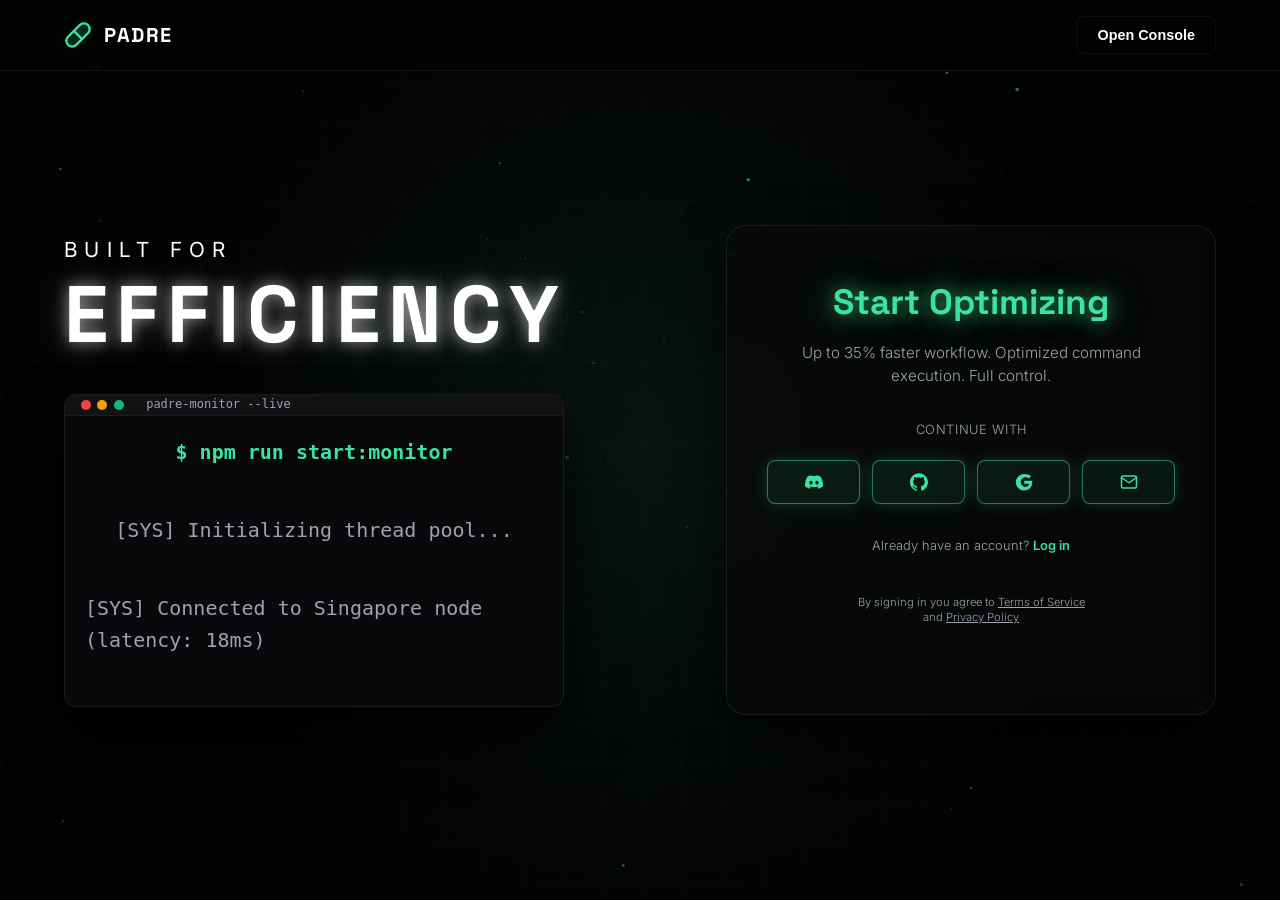
==== compliant/index.html @ 13605807 "update favicon to diagonal green pill and set document title to Padre" ====
<!DOCTYPE html>
<html lang="en">
<head>
    <meta charset="UTF-8">
    <meta name="viewport" content="width=device-width, initial-scale=1.0">
    <title>Padre</title>
    <meta name="description" content="Optimize your command execution, track system performance, and execute remote node configurations with ultra-low latency.">
    <meta name="author" content="Padre Team">
    
    <!-- OpenGraph -->
    <meta property="og:title" content="Padre — Multi-Region System Optimization">
    <meta property="og:description" content="Streamlined command emulator and diagnostics monitoring console.">
    <meta property="og:type" content="website">
    
    <!-- Stylesheets & Fonts -->
    <link rel="stylesheet" href="style.css">
    <link rel="icon" type="image/svg+xml" href="data:image/svg+xml,<svg xmlns='http://www.w3.org/2000/svg' viewBox='0 0 24 24' fill='none' stroke='%233be2a0' stroke-width='2' stroke-linecap='round' stroke-linejoin='round'><path d='m10.5 20.5 10-10a4.95 4.95 0 1 0-7-7l-10 10a4.95 4.95 0 1 0 7 7Z'/><path d='m8.5 8.5 7 7'/></svg>">
</head>
<body>

    <!-- Header & Navigation -->
    <header>
        <div class="container">
            <nav style="display: flex; align-items: center; justify-content: space-between; height: 70px;">
                <a href="#" class="logo">
                    <svg class="logo-icon" viewBox="0 0 24 24" fill="none" stroke="currentColor" stroke-width="2" stroke-linecap="round" stroke-linejoin="round">
                        <path d="m10.5 20.5 10-10a4.95 4.95 0 1 0-7-7l-10 10a4.95 4.95 0 1 0 7 7Z"></path>
                        <path d="m8.5 8.5 7 7"></path>
                    </svg>
                    <span class="font-space">Padre</span>
                </a>
                <div class="nav-actions">
                    <button class="btn btn-ghost" id="openTerminalNav">Open Console</button>
                </div>
            </nav>
        </div>
    </header>

    <!-- Split Screen Landing Hero (Only Section, fills screen) -->
    <main class="hero" style="min-height: 100vh; display: flex; align-items: center; padding-top: 80px; padding-bottom: 40px;">
        <div class="hero-bg-grid"></div>
        <div class="particles-container"></div>
        
        <div class="container" style="position: relative; z-index: 10; width: 100%;">
            <div class="built-container" style="grid-template-columns: 1.1fr 0.9fr; gap: 4rem;">
                
                <!-- Left Column: Built for Efficiency + Console Mockup -->
                <div class="terminal-left-column" style="text-align: left;">
                    <div class="hero-glow-container" style="align-items: flex-start; justify-content: flex-start; margin-bottom: 2rem;">
                        <div class="built-for-text" style="font-size: 1.3rem; letter-spacing: 0.35em;">BUILT FOR</div>
                        <h1 class="winning-text font-space" style="font-size: 5rem; letter-spacing: 0.1em; margin-bottom: 0.5rem; text-align: left; text-shadow: 0 0 15px rgba(255, 255, 255, 0.55), 0 0 35px rgba(255, 255, 255, 0.25);">EFFICIENCY</h1>
                    </div>
                    
                    <!-- Console Mockup (System terminal, pure developer logs) -->
                    <div class="mock-terminal-screen" style="max-width: 500px; aspect-ratio: 16/10;">
                        <div class="terminal-header">
                            <div class="dot red"></div>
                            <div class="dot yellow"></div>
                            <div class="dot green"></div>
                            <span class="terminal-title">padre-monitor --live</span>
                        </div>
                        <div class="terminal-content" style="grid-template-columns: 1fr; padding: 1.25rem; font-family: monospace; font-size: 0.75rem; color: var(--text-secondary);">
                            <div style="display: flex; flex-direction: column; gap: 0.4rem;">
                                <p style="color: var(--brand-green); font-weight: 600;">$ npm run start:monitor</p>
                                <p>[SYS] Initializing thread pool...</p>
                                <p>[SYS] Connected to Singapore node (latency: 18ms)</p>
                                <p>[CPU] Load: 14% | Memory usage: 42%</p>
                                <p>[NET] Active connections: 4 tunnels established</p>
                                <p style="color: var(--brand-green-light);">[OK] System running optimized. Diagnostic checks passing.</p>
                            </div>
                        </div>
                    </div>
                </div>
                
                <!-- Right Column: Registration Card (Compliant style) -->
                <div class="registration-panel">
                    <div class="glass-panel" style="padding: 3rem 2.5rem; text-align: center; border-radius: 20px; box-shadow: 0 20px 50px rgba(0,0,0,0.6);">
                        <h2 class="text-gradient font-space" style="font-size: 2.2rem; margin-bottom: 0.75rem;">Start Optimizing</h2>
                        <p style="color: var(--text-secondary); font-size: 0.95rem; line-height: 1.5; margin-bottom: 2rem;">
                            Up to 35% faster workflow. Optimized command execution. Full control.
                        </p>
                        
                        <!-- Continue With Section -->
                        <p style="font-size: 0.8rem; text-transform: uppercase; letter-spacing: 0.05em; color: var(--text-secondary); margin-bottom: 1.2rem;">
                            Continue with
                        </p>
                        
                        <div class="social-login-grid">
                            <!-- Generic compliant social icon buttons (Discord, GitHub, Google, Email) -->
                            <button class="btn social-btn" title="Discord">
                                <svg width="18" height="18" viewBox="0 0 24 24" fill="currentColor"><path d="M20.317 4.37a19.791 19.791 0 0 0-4.885-1.515.074.074 0 0 0-.079.037c-.21.375-.444.864-.608 1.25a18.27 18.27 0 0 0-5.487 0 12.64 12.64 0 0 0-.617-1.25.077.077 0 0 0-.079-.037A19.736 19.736 0 0 0 3.677 4.37a.07.07 0 0 0-.032.027C.533 9.046-.32 13.58.099 18.057a.082.082 0 0 0 .031.057 19.9 19.9 0 0 0 5.993 3.03.078.078 0 0 0 .084-.028c.462-.63.874-1.295 1.226-1.994.021-.041.001-.09-.041-.106a13.094 13.094 0 0 1-1.873-.894.077.077 0 0 1-.008-.128c.126-.093.252-.19.372-.287a.075.075 0 0 1 .077-.011c3.92 1.793 8.18 1.793 12.061 0a.073.073 0 0 1 .078.009c.12.099.246.195.373.289a.077.077 0 0 1-.006.127 12.299 12.299 0 0 1-1.873.894.077.077 0 0 0-.041.107c.36.698.772 1.362 1.225 1.993a.076.076 0 0 0 .084.028 19.839 19.839 0 0 0 6.002-3.03.077.077 0 0 0 .032-.054c.5-5.177-.838-9.674-3.549-13.66a.061.061 0 0 0-.031-.03zM8.02 15.33c-1.183 0-2.157-1.085-2.157-2.419 0-1.333.956-2.419 2.156-2.419 1.21 0 2.176 1.096 2.157 2.42 0 1.333-.956 2.418-2.156 2.418zm7.975 0c-1.183 0-2.157-1.085-2.157-2.419 0-1.333.955-2.419 2.156-2.419 1.21 0 2.176 1.096 2.157 2.42 0 1.333-.946 2.418-2.156 2.418z"/></svg>
                            </button>
                            <button class="btn social-btn" title="GitHub">
                                <svg width="18" height="18" viewBox="0 0 24 24" fill="currentColor"><path d="M12 .297c-6.63 0-12 5.373-12 12 0 5.303 3.438 9.8 8.205 11.385.6.113.82-.258.82-.577 0-.285-.01-1.04-.015-2.04-3.338.724-4.042-1.61-4.042-1.61C4.422 18.07 3.633 17.7 3.633 17.7c-1.087-.744.084-.729.084-.729 1.205.084 1.838 1.236 1.838 1.236 1.07 1.835 2.809 1.305 3.495.998.108-.776.417-1.305.76-1.605-2.665-.3-5.466-1.332-5.466-5.93 0-1.31.465-2.38 1.235-3.22-.135-.303-.54-1.523.105-3.176 0 0 1.005-.322 3.3 1.23.96-.267 1.98-.399 3-.405 1.02.006 2.04.138 3 .405 2.28-1.552 3.285-1.23 3.285-1.23.645 1.653.24 2.873.12 3.176.765.84 1.23 1.91 1.23 3.22 0 4.61-2.805 5.625-5.475 5.92.42.36.81 1.096.81 2.22 0 1.606-.015 2.896-.015 3.286 0 .315.21.69.825.57C20.565 22.092 24 17.592 24 12.297c0-6.627-5.373-12-12-12"/></svg>
                            </button>
                            <button class="btn social-btn" title="Google">
                                <svg width="18" height="18" viewBox="0 0 24 24" fill="currentColor"><path d="M12.24 10.285V14.4h6.887c-.648 2.41-2.519 4.114-5.136 4.114-3.466 0-6.277-2.85-6.277-6.36s2.811-6.358 6.277-6.358c1.625 0 3.098.59 4.254 1.558l3.18-3.18C19.345 2.376 16.032 1.2 12.24 1.2 6.132 1.2 1.2 6.132 1.2 12.24s4.932 11.04 11.04 11.04c6.19 0 10.74-4.35 10.74-10.92 0-.705-.075-1.395-.195-2.075H12.24z"/></svg>
                            </button>
                            <button class="btn social-btn" style="padding: 0.75rem 0;" title="Email">
                                <svg width="18" height="18" viewBox="0 0 24 24" fill="none" stroke="currentColor" stroke-width="2" stroke-linecap="round" stroke-linejoin="round"><path d="M4 4h16c1.1 0 2 .9 2 2v12c0 1.1-.9 2-2 2H4c-1.1 0-2-.9-2-2V6c0-1.1.9-2 2-2z"></path><polyline points="22,6 12,13 2,6"></polyline></svg>
                            </button>
                        </div>
                        
                        <p style="font-size: 0.8rem; color: var(--text-secondary); line-height: 1.5;">
                            Already have an account? <a href="#" id="loginRedirect" style="color: var(--brand-green); text-decoration: none; font-weight: 600;">Log in</a>
                        </p>
                        
                        <p style="font-size: 0.7rem; color: var(--text-secondary); margin-top: 1.5rem; line-height: 1.4;">
                            By signing in you agree to <a href="#" style="color: var(--text-secondary); text-decoration: underline;">Terms of Service</a><br>and <a href="#" style="color: var(--text-secondary); text-decoration: underline;">Privacy Policy</a>
                        </p>
                    </div>
                </div>
                
            </div>
        </div>
    </main>

    <!-- Interactive Diagnostics Terminal Modal (Compliant) -->
    <div class="terminal-modal" id="terminalModal">
        <div class="terminal-modal-overlay" id="closeTerminalOverlay"></div>
        <div class="terminal-modal-container">
            <div class="terminal-header" style="justify-content: space-between; height: 44px; padding: 0 1.25rem;">
                <div style="display: flex; align-items: center; gap: 0.4rem;">
                    <div class="dot red" id="closeTerminalDot" style="cursor: pointer;"></div>
                    <div class="dot yellow"></div>
                    <div class="dot green"></div>
                    <span class="terminal-title">padre-monitor --interactive-diagnostics</span>
                </div>
                <button class="close-terminal-btn" id="closeTerminalBtn">&times;</button>
            </div>
            <div class="terminal-body">
                <div class="terminal-chart-container">
                    <div class="terminal-chart-header">
                        <span class="font-space" style="font-weight: 700; font-size: 0.9rem;">DIAGNOSTICS / RESOURCE LOAD</span>
                        <span class="terminal-chart-badge green">CPU STABLE</span>
                    </div>
                    <div class="terminal-chart-canvas-wrap">
                        <canvas id="liveChart" style="width: 100%; height: 100%; display: block;"></canvas>
                    </div>
                </div>
                <div class="terminal-actions-panel">
                    <div class="terminal-panel-section">
                        <span class="terminal-panel-label">SELECT TARGET NODE REGION</span>
                        <div class="chain-select-grid">
                            <button class="chain-select-btn active" data-node="US">US</button>
                            <button class="chain-select-btn" data-node="EU">EU</button>
                            <button class="chain-select-btn" data-node="SG">SG</button>
                            <button class="chain-select-btn" data-node="JP">JP</button>
                        </div>
                    </div>
                    <div class="terminal-panel-section">
                        <span class="terminal-panel-label">THREAD ALLOCATION COUNT</span>
                        <div class="terminal-input-wrap">
                            <input type="number" id="swapAmount" value="1.0" min="0.1" step="0.1">
                            <span class="terminal-input-currency">THREADS</span>
                        </div>
                        <div class="terminal-quick-values">
                            <button class="quick-val-btn" data-val="0.5">0.5</button>
                            <button class="quick-val-btn" data-val="1.0">1.0</button>
                            <button class="quick-val-btn" data-val="5.0">5.0</button>
                            <button class="quick-val-btn" data-val="10.0">10.0</button>
                        </div>
                    </div>
                    <div class="terminal-panel-section">
                        <span class="terminal-panel-label">DIAGNOSTIC PROCESS LOGS</span>
                        <div class="terminal-status-logs" id="terminalLogs">
                            <p style="color: #6e6e73;">[SYSTEM] Terminal diagnostic session initiated.</p>
                            <p style="color: #6e6e73;">[SYSTEM] Awaiting target execution request...</p>
                        </div>
                    </div>
                    <button class="terminal-swap-btn" id="startSwapBtn">RUN DIAGNOSTICS</button>
                </div>
            </div>
        </div>
    </div>

    <!-- Toast System -->
    <div class="toast-container" id="toastContainer"></div>

    <script src="script.js"></script>
</body>
</html>
---- compliant/style.css ----
/* Reset and Base Styles */
@import url('https://fonts.googleapis.com/css2?family=Inter:wght@300;400;500;600;700&family=Space+Grotesk:wght@300;400;500;600;700&display=swap');

:root {
    --bg-primary: #030303;
    --bg-secondary: #09090b;
    --text-primary: #ffffff;
    --text-secondary: #9ca3af;
    --brand-green: #3be2a0;
    --brand-green-light: #5ff5bc;
    --brand-green-glow: rgba(59, 226, 160, 0.15);
    --border-color: rgba(255, 255, 255, 0.06);
    --border-glow: rgba(255, 255, 255, 0.12);
    --glass-bg: rgba(10, 10, 10, 0.65);
    --glass-border: rgba(255, 255, 255, 0.08);
    --font-space: 'Space Grotesk', sans-serif;
    --font-inter: 'Inter', sans-serif;
    --shadow-glow: 0 0 25px rgba(59, 226, 160, 0.25);
    --transition: all 0.3s cubic-bezier(0.4, 0, 0.2, 1);
}

* {
    margin: 0;
    padding: 0;
    box-sizing: border-box;
    scroll-behavior: smooth;
}

body {
    background-color: var(--bg-primary);
    color: var(--text-primary);
    font-family: var(--font-inter);
    overflow-x: hidden;
    line-height: 1.6;
}

/* Custom Scrollbar */
::-webkit-scrollbar {
    width: 8px;
}
::-webkit-scrollbar-track {
    background: var(--bg-primary);
}
::-webkit-scrollbar-thumb {
    background: #27272a;
    border-radius: 4px;
}
::-webkit-scrollbar-thumb:hover {
    background: #3f3f46;
}

/* Typography & Layout Utility */
h1, h2, h3, h4, h5, h6, .font-space {
    font-family: var(--font-space);
}

.text-gradient {
    background: none;
    -webkit-background-clip: initial;
    -webkit-text-fill-color: initial;
    color: var(--brand-green);
    text-shadow: 0 0 20px rgba(59, 226, 160, 0.75), 0 0 40px rgba(59, 226, 160, 0.35);
}

.container {
    width: 100%;
    max-width: 1200px;
    margin: 0 auto;
    padding: 0 1.5rem;
}

/* Header & Navigation */
header {
    position: fixed;
    top: 0;
    left: 0;
    right: 0;
    z-index: 100;
    background: rgba(3, 3, 3, 0.7);
    backdrop-filter: blur(12px);
    -webkit-backdrop-filter: blur(12px);
    border-bottom: 1px solid var(--border-color);
    transition: var(--transition);
}

header.scrolled {
    padding: 0.5rem 0;
    background: rgba(3, 3, 3, 0.85);
    border-bottom: 1px solid rgba(59, 226, 160, 0.15);
}

nav {
    display: flex;
    align-items: center;
    justify-content: space-between;
    height: 70px;
}

.logo {
    display: flex;
    align-items: center;
    gap: 0.75rem;
    text-decoration: none;
    color: var(--text-primary);
    font-weight: 700;
    font-size: 1.25rem;
    transition: var(--transition);
}

.logo span {
    text-transform: uppercase;
    letter-spacing: 0.08em;
    font-weight: 700;
}

.logo-icon {
    width: 28px;
    height: 28px;
    color: var(--brand-green);
    fill: rgba(59, 226, 160, 0.15);
    filter: drop-shadow(0 0 8px var(--brand-green-glow));
    transition: var(--transition);
}

.logo:hover .logo-icon {
    transform: scale(1.1) rotate(6deg);
    filter: drop-shadow(0 0 12px rgba(59, 226, 160, 0.6));
}

.nav-links {
    display: flex;
    align-items: center;
    gap: 2rem;
}

.nav-links a {
    color: var(--text-secondary);
    text-decoration: none;
    font-size: 0.9rem;
    font-weight: 500;
    transition: var(--transition);
}

.nav-links a:hover {
    color: var(--text-primary);
}

.nav-actions {
    display: flex;
    align-items: center;
    gap: 1rem;
}

/* Buttons */
.btn {
    display: inline-flex;
    align-items: center;
    justify-content: center;
    gap: 0.5rem;
    padding: 0.6rem 1.25rem;
    border-radius: 8px;
    font-size: 0.9rem;
    font-weight: 600;
    cursor: pointer;
    transition: var(--transition);
    text-decoration: none;
}

.btn-ghost {
    background: transparent;
    color: var(--text-primary);
    border: 1px solid var(--border-color);
}

.btn-ghost:hover {
    background: rgba(255, 255, 255, 0.05);
    border-color: var(--border-glow);
    transform: translateY(-2px);
}

.btn-primary {
    background: linear-gradient(135deg, var(--brand-green) 0%, var(--brand-green-light) 100%);
    color: #ffffff;
    border: none;
    box-shadow: var(--shadow-glow);
}

.btn-primary:hover {
    transform: translateY(-2px) scale(1.02);
    box-shadow: 0 0 30px rgba(59, 226, 160, 0.4);
    opacity: 0.95;
}

/* Hero Section */
.hero {
    position: relative;
    min-height: 100vh;
    display: flex;
    align-items: center;
    padding-top: 100px;
    padding-bottom: 60px;
    overflow: hidden;
}

.hero-bg-grid {
    position: absolute;
    inset: 0;
    background-image: 
        radial-gradient(circle at 50% 50%, rgba(59, 226, 160, 0.08) 0%, transparent 60%),
        linear-gradient(rgba(255, 255, 255, 0.015) 1px, transparent 1px),
        linear-gradient(90deg, rgba(255, 255, 255, 0.015) 1px, transparent 1px);
    background-size: 100% 100%, 40px 40px, 40px 40px;
    z-index: 1;
}

.particles-container {
    position: absolute;
    inset: 0;
    z-index: 2;
    pointer-events: none;
}

.hero-content {
    position: relative;
    z-index: 10;
    text-align: center;
    max-width: 900px;
    margin: 0 auto;
}

.badge {
    display: inline-flex;
    align-items: center;
    gap: 0.5rem;
    background: rgba(59, 226, 160, 0.1);
    border: 1px solid rgba(59, 226, 160, 0.2);
    padding: 0.4rem 1rem;
    border-radius: 100px;
    color: var(--brand-green-light);
    font-size: 0.8rem;
    font-weight: 600;
    margin-bottom: 2rem;
    letter-spacing: 0.05em;
    backdrop-filter: blur(4px);
    animation: pulseGlow 3s infinite alternate;
}

.badge svg {
    color: var(--brand-green);
    fill: var(--brand-green);
}

.hero h1 {
    font-size: 4.5rem;
    line-height: 1.2;
    font-weight: 800;
    text-transform: uppercase;
    letter-spacing: 0.08em;
    color: #ffffff;
    text-shadow: 0 0 15px rgba(255, 255, 255, 0.55), 0 0 30px rgba(255, 255, 255, 0.25);
    margin-bottom: 2rem;
}

@media (max-width: 768px) {
    .hero h1 {
        font-size: 2.8rem;
        letter-spacing: 0.05em;
    }
}

.hero p {
    color: var(--text-secondary);
    font-size: 1.25rem;
    font-weight: 300;
    max-width: 700px;
    margin: 0 auto 2.5rem auto;
}

.hero-actions {
    display: flex;
    justify-content: center;
    gap: 1.25rem;
    margin-bottom: 4rem;
}

@media (max-width: 480px) {
    .hero-actions {
        flex-direction: column;
        padding: 0 2rem;
    }
}

/* Brands Ticker */
.ticker-title {
    font-size: 0.8rem;
    color: var(--text-secondary);
    text-transform: uppercase;
    letter-spacing: 0.1em;
    margin-bottom: 1.5rem;
}

.ticker-wrap {
    overflow: hidden;
    white-space: nowrap;
    opacity: 0.6;
    transition: var(--transition);
}

.ticker-wrap:hover {
    opacity: 0.9;
}

.ticker {
    display: inline-flex;
    gap: 4rem;
    animation: tickerMove 25s linear infinite;
}

.ticker-item {
    font-family: monospace;
    font-size: 0.85rem;
    letter-spacing: 0.1em;
    text-transform: uppercase;
    transition: var(--transition);
}

.ticker-item:hover {
    color: var(--brand-green-light);
    transform: scale(1.1);
}

/* Glassmorphism Cards System */
.glass-panel {
    background: var(--glass-bg);
    border: 1px solid var(--glass-border);
    backdrop-filter: blur(16px);
    -webkit-backdrop-filter: blur(16px);
    border-radius: 16px;
    padding: 2.5rem;
    transition: var(--transition);
    position: relative;
    overflow: hidden;
}

.glass-panel::before {
    content: '';
    position: absolute;
    top: 0;
    left: 0;
    right: 0;
    height: 1px;
    background: linear-gradient(90deg, transparent, rgba(255, 255, 255, 0.15), transparent);
    transform: translateX(-100%);
    transition: transform 0.6s ease;
}

.glass-panel:hover::before {
    transform: translateX(100%);
}

.glass-panel:hover {
    border-color: rgba(59, 226, 160, 0.25);
    box-shadow: 0 20px 40px rgba(0, 0, 0, 0.5), 0 0 20px rgba(59, 226, 160, 0.05);
    transform: translateY(-5px);
}

/* Section Standard Layout */
.section {
    padding: 100px 0;
    position: relative;
}

.section-header {
    text-align: center;
    max-width: 700px;
    margin: 0 auto 4.5rem auto;
}

.section-header h2 {
    font-size: 2.5rem;
    font-weight: 700;
    margin-bottom: 1.25rem;
}

.section-header p {
    color: var(--text-secondary);
    font-size: 1.1rem;
}

/* Feature Grid */
.features-grid {
    display: grid;
    grid-template-columns: repeat(auto-fit, minmax(250px, 1fr));
    gap: 1.5rem;
}

.feature-card .card-icon {
    width: 48px;
    height: 48px;
    background: rgba(255, 255, 255, 0.03);
    border: 1px solid var(--border-color);
    border-radius: 10px;
    display: flex;
    align-items: center;
    justify-content: center;
    margin-bottom: 1.5rem;
    color: var(--brand-green-light);
    transition: var(--transition);
}

.feature-card:hover .card-icon {
    background: linear-gradient(135deg, var(--brand-green) 0%, var(--brand-green-light) 100%);
    color: #ffffff;
    box-shadow: var(--shadow-glow);
    transform: scale(1.1) rotate(3deg);
}

.feature-card h3 {
    font-size: 1.35rem;
    margin-bottom: 0.75rem;
}

.feature-card p {
    color: var(--text-secondary);
    font-size: 0.95rem;
    line-height: 1.6;
}

/* Tabs & Mock Screens Section */
.built-section {
    background: linear-gradient(180deg, transparent 0%, rgba(9, 9, 11, 0.4) 100%);
}

.built-container {
    display: grid;
    grid-template-columns: 1.1fr 0.9fr;
    gap: 3rem;
    align-items: center;
}

@media (max-width: 992px) {
    .built-container {
        grid-template-columns: 1fr;
    }
}

.built-features {
    display: flex;
    flex-direction: column;
    gap: 1.5rem;
}

.feature-item-pill {
    padding: 1.5rem;
    border-radius: 12px;
    background: rgba(255, 255, 255, 0.015);
    border: 1px solid var(--border-color);
    cursor: pointer;
    transition: var(--transition);
}

.feature-item-pill.active, .feature-item-pill:hover {
    background: rgba(59, 226, 160, 0.04);
    border-color: rgba(59, 226, 160, 0.3);
}

.feature-item-pill h4 {
    font-size: 1.15rem;
    margin-bottom: 0.5rem;
}

.feature-item-pill p {
    color: var(--text-secondary);
    font-size: 0.9rem;
}

.feature-pill-badge {
    display: inline-block;
    font-size: 0.75rem;
    color: var(--brand-green);
    background: rgba(59, 226, 160, 0.1);
    padding: 0.2rem 0.5rem;
    border-radius: 4px;
    margin-top: 0.75rem;
    font-weight: 600;
}

/* Feature Image Graphic Mock */
.built-visual {
    position: relative;
}

.built-visual-glow {
    position: absolute;
    width: 250px;
    height: 250px;
    background: var(--brand-green);
    filter: blur(120px);
    opacity: 0.15;
    top: 50%;
    left: 50%;
    transform: translate(-50%, -50%);
    pointer-events: none;
}

.mock-terminal-screen {
    background: #09090b;
    border: 1px solid #1c1c1e;
    border-radius: 12px;
    box-shadow: 0 30px 60px rgba(0, 0, 0, 0.8);
    overflow: hidden;
    position: relative;
    aspect-ratio: 16/11;
    display: flex;
    flex-direction: column;
}

.terminal-header {
    background: #121214;
    height: 36px;
    border-bottom: 1px solid #1c1c1e;
    display: flex;
    align-items: center;
    padding: 0 1rem;
    gap: 0.4rem;
}

.dot {
    width: 10px;
    height: 10px;
    border-radius: 50%;
    background: #27272a;
}
.dot.red { background: #ef4444; }
.dot.yellow { background: #f59e0b; }
.dot.green { background: #10b981; }

.terminal-title {
    margin-left: 1rem;
    font-size: 0.75rem;
    color: var(--text-secondary);
    font-family: monospace;
}

.terminal-content {
    flex: 1;
    padding: 1.25rem;
    display: grid;
    grid-template-columns: 1fr 120px;
    gap: 1rem;
}

.terminal-left {
    display: flex;
    flex-direction: column;
    justify-content: space-between;
}

.terminal-chart {
    flex: 1;
    border: 1px dashed rgba(255, 255, 255, 0.05);
    border-radius: 6px;
    background: rgba(0, 0, 0, 0.3);
    margin-bottom: 1rem;
    position: relative;
    overflow: hidden;
}

.terminal-line {
    position: absolute;
    bottom: 20%;
    left: 0;
    width: 100%;
    height: 60%;
    stroke: var(--brand-green);
    stroke-width: 2;
    fill: none;
}

.terminal-right {
    display: flex;
    flex-direction: column;
    gap: 0.5rem;
}

.terminal-btn {
    padding: 0.5rem;
    background: #18181b;
    border: 1px solid #27272a;
    border-radius: 4px;
    color: var(--text-primary);
    font-family: monospace;
    font-size: 0.7rem;
    text-align: center;
}

.terminal-btn.active {
    border-color: var(--brand-green);
    color: var(--brand-green);
    background: rgba(59, 226, 160, 0.05);
}

/* Chains Grid Section */
.chains-grid {
    display: grid;
    grid-template-columns: repeat(auto-fit, minmax(200px, 1fr));
    gap: 1.5rem;
}

.chain-card {
    text-align: center;
    padding: 2rem;
}

.chain-icon-wrap {
    width: 64px;
    height: 64px;
    background: rgba(59, 226, 160, 0.06);
    border-radius: 50%;
    display: flex;
    align-items: center;
    justify-content: center;
    margin: 0 auto 1.5rem auto;
    color: var(--brand-green);
    border: 1px solid rgba(59, 226, 160, 0.15);
    transition: var(--transition);
}

.chain-card:hover .chain-icon-wrap {
    background: rgba(59, 226, 160, 0.25);
    transform: scale(1.1) rotate(10deg);
    box-shadow: 0 0 20px var(--brand-green-glow);
}

.chain-card h4 {
    font-size: 1.25rem;
    margin-bottom: 0.5rem;
}

.chain-card p {
    color: var(--text-secondary);
    font-size: 0.85rem;
}

/* FAQ Accordion Section */
.faq-accordion {
    max-width: 800px;
    margin: 0 auto;
    display: flex;
    flex-direction: column;
    gap: 1rem;
}

.faq-item {
    border-bottom: 1px solid var(--border-color);
    background: rgba(10, 10, 10, 0.3);
    border: 1px solid var(--border-color);
    border-radius: 12px;
    overflow: hidden;
    transition: var(--transition);
}

.faq-item:hover {
    border-color: rgba(255, 255, 255, 0.12);
    background: rgba(255, 255, 255, 0.02);
}

.faq-trigger {
    width: 100%;
    padding: 1.25rem 1.5rem;
    background: transparent;
    border: none;
    color: var(--text-primary);
    font-family: var(--font-space);
    font-weight: 600;
    font-size: 1.05rem;
    text-align: left;
    display: flex;
    justify-content: space-between;
    align-items: center;
    cursor: pointer;
}

.faq-icon {
    width: 18px;
    height: 18px;
    color: var(--text-secondary);
    transition: transform 0.3s ease;
}

.faq-item.active .faq-icon {
    transform: rotate(180deg);
    color: var(--brand-green-light);
}

.faq-content {
    max-height: 0;
    overflow: hidden;
    transition: max-height 0.3s ease-in-out;
}

.faq-content p {
    padding: 0 1.5rem 1.25rem 1.5rem;
    color: var(--text-secondary);
    font-size: 0.95rem;
    line-height: 1.6;
}

/* Footer Section */
footer {
    background: var(--bg-secondary);
    border-top: 1px solid var(--border-color);
    padding: 80px 0 40px 0;
}

.footer-grid {
    display: grid;
    grid-template-columns: 1.5fr repeat(3, 1fr);
    gap: 4rem;
    margin-bottom: 4rem;
}

@media (max-width: 768px) {
    .footer-grid {
        grid-template-columns: 1fr;
        gap: 2.5rem;
    }
}

.footer-brand p {
    color: var(--text-secondary);
    font-size: 0.9rem;
    margin-top: 1rem;
    margin-bottom: 1.5rem;
    max-width: 300px;
}

.footer-socials {
    display: flex;
    gap: 1rem;
}

.social-link {
    width: 38px;
    height: 38px;
    background: rgba(255, 255, 255, 0.03);
    border: 1px solid var(--border-color);
    border-radius: 8px;
    display: flex;
    align-items: center;
    justify-content: center;
    color: var(--text-secondary);
    text-decoration: none;
    transition: var(--transition);
}

.social-link:hover {
    color: var(--brand-green);
    border-color: rgba(59, 226, 160, 0.3);
    background: rgba(59, 226, 160, 0.05);
    transform: translateY(-2px);
}

.footer-col h5 {
    font-size: 1rem;
    margin-bottom: 1.5rem;
    font-weight: 600;
}

.footer-col ul {
    list-style: none;
}

.footer-col ul li {
    margin-bottom: 0.75rem;
}

.footer-col ul li a {
    color: var(--text-secondary);
    text-decoration: none;
    font-size: 0.85rem;
    transition: var(--transition);
}

.footer-col ul li a:hover {
    color: var(--brand-green-light);
}

.footer-bottom {
    border-top: 1px solid var(--border-color);
    padding-top: 2rem;
    display: flex;
    justify-content: space-between;
    align-items: center;
    flex-wrap: wrap;
    gap: 1rem;
}

.footer-bottom p {
    font-size: 0.8rem;
    color: var(--text-secondary);
}

.footer-links {
    display: flex;
    gap: 1.5rem;
}

.footer-links a {
    font-size: 0.8rem;
    color: var(--text-secondary);
    text-decoration: none;
}

/* Animations */
@keyframes tickerMove {
    0% { transform: translate3d(0, 0, 0); }
    100% { transform: translate3d(-50%, 0, 0); }
}

@keyframes pulseGlow {
    0% {
        box-shadow: 0 0 5px rgba(59, 226, 160, 0.1), inset 0 0 5px rgba(59, 226, 160, 0.05);
    }
    100% {
        box-shadow: 0 0 15px rgba(59, 226, 160, 0.3), inset 0 0 10px rgba(59, 226, 160, 0.15);
    }
}

/* INTERACTIVE TRADING TERMINAL MODAL */
.terminal-modal {
    position: fixed;
    inset: 0;
    z-index: 1000;
    display: flex;
    align-items: center;
    justify-content: center;
    opacity: 0;
    pointer-events: none;
    transition: var(--transition);
}

.terminal-modal.active {
    opacity: 1;
    pointer-events: all;
}

.terminal-modal-overlay {
    position: absolute;
    inset: 0;
    background: rgba(0, 0, 0, 0.8);
    backdrop-filter: blur(12px);
}

.terminal-modal-container {
    position: relative;
    z-index: 10;
    width: 90%;
    max-width: 900px;
    background: #09090b;
    border: 1px solid #1c1c1e;
    border-radius: 16px;
    box-shadow: 0 30px 90px rgba(0, 0, 0, 0.9), 0 0 50px rgba(59, 226, 160, 0.1);
    overflow: hidden;
    display: flex;
    flex-direction: column;
}

.close-terminal-btn {
    background: transparent;
    border: none;
    color: var(--text-secondary);
    font-size: 1.5rem;
    cursor: pointer;
    transition: var(--transition);
}

.close-terminal-btn:hover {
    color: var(--text-primary);
}

.terminal-body {
    display: grid;
    grid-template-columns: 1.2fr 0.8fr;
    height: 480px;
}

@media (max-width: 768px) {
    .terminal-body {
        grid-template-columns: 1fr;
        height: auto;
        max-height: 80vh;
        overflow-y: auto;
    }
}

.terminal-chart-container {
    padding: 1.5rem;
    border-right: 1px solid #1c1c1e;
    display: flex;
    flex-direction: column;
}

@media (max-width: 768px) {
    .terminal-chart-container {
        border-right: none;
        border-bottom: 1px solid #1c1c1e;
        height: 250px;
    }
}

.terminal-chart-header {
    display: flex;
    justify-content: space-between;
    align-items: center;
    margin-bottom: 1rem;
}

.terminal-chart-badge {
    font-family: monospace;
    font-size: 0.7rem;
    padding: 0.2rem 0.5rem;
    border-radius: 4px;
    font-weight: 600;
}

.terminal-chart-badge.green {
    background: rgba(16, 185, 129, 0.1);
    color: #10b981;
}

.terminal-chart-canvas-wrap {
    flex: 1;
    position: relative;
    border: 1px dashed rgba(255, 255, 255, 0.04);
    border-radius: 8px;
    background: rgba(0, 0, 0, 0.4);
    overflow: hidden;
}

.terminal-actions-panel {
    padding: 1.5rem;
    display: flex;
    flex-direction: column;
    justify-content: space-between;
    gap: 1.25rem;
    background: #0b0b0d;
}

.terminal-panel-section {
    display: flex;
    flex-direction: column;
    gap: 0.5rem;
}

.terminal-panel-label {
    font-family: monospace;
    font-size: 0.7rem;
    color: var(--text-secondary);
    letter-spacing: 0.05em;
}

.chain-select-grid {
    display: grid;
    grid-template-columns: repeat(4, 1fr);
    gap: 0.4rem;
}

.chain-select-btn {
    padding: 0.5rem 0.2rem;
    background: #18181b;
    border: 1px solid #27272a;
    border-radius: 6px;
    color: var(--text-secondary);
    font-family: var(--font-space);
    font-weight: 600;
    font-size: 0.75rem;
    cursor: pointer;
    transition: var(--transition);
    text-align: center;
}

.chain-select-btn.active, .chain-select-btn:hover {
    border-color: var(--brand-green);
    color: var(--brand-green);
    background: rgba(59, 226, 160, 0.06);
    box-shadow: 0 0 10px rgba(59, 226, 160, 0.15);
}

.terminal-input-wrap {
    position: relative;
    display: flex;
    align-items: center;
}

.terminal-input-wrap input {
    width: 100%;
    background: #18181b;
    border: 1px solid #27272a;
    border-radius: 8px;
    padding: 0.75rem 1rem;
    color: var(--text-primary);
    font-family: var(--font-space);
    font-size: 1.1rem;
    font-weight: 700;
    outline: none;
    transition: var(--transition);
}

.terminal-input-wrap input:focus {
    border-color: var(--brand-green);
    box-shadow: 0 0 15px rgba(59, 226, 160, 0.15);
}

.terminal-input-currency {
    position: absolute;
    right: 1rem;
    font-family: var(--font-space);
    font-weight: 700;
    color: var(--text-secondary);
}

.terminal-quick-values {
    display: grid;
    grid-template-columns: repeat(4, 1fr);
    gap: 0.4rem;
    margin-top: 0.4rem;
}

.quick-val-btn {
    padding: 0.3rem;
    background: transparent;
    border: 1px solid #27272a;
    border-radius: 4px;
    color: var(--text-secondary);
    font-family: monospace;
    font-size: 0.7rem;
    cursor: pointer;
    transition: var(--transition);
}

.quick-val-btn:hover {
    color: var(--text-primary);
    border-color: #3f3f46;
    background: rgba(255, 255, 255, 0.02);
}

.terminal-status-logs {
    background: #050507;
    border: 1px solid #1c1c1e;
    border-radius: 8px;
    padding: 0.75rem;
    font-family: monospace;
    font-size: 0.7rem;
    color: var(--text-secondary);
    height: 110px;
    overflow-y: auto;
    display: flex;
    flex-direction: column;
    gap: 0.3rem;
    scroll-behavior: smooth;
}

.terminal-status-logs p {
    line-height: 1.3;
}

.terminal-swap-btn {
    width: 100%;
    padding: 0.9rem;
    background: linear-gradient(135deg, var(--brand-green) 0%, var(--brand-green-light) 100%);
    border: none;
    border-radius: 8px;
    color: #ffffff;
    font-family: var(--font-space);
    font-weight: 700;
    font-size: 1rem;
    cursor: pointer;
    box-shadow: 0 0 35px rgba(59, 226, 160, 0.45);
    transition: var(--transition);
}

.terminal-swap-btn:hover {
    transform: translateY(-2px);
    box-shadow: 0 0 45px rgba(59, 226, 160, 0.65);
    opacity: 0.95;
}

/* TOAST SYSTEM */
.toast-container {
    position: fixed;
    bottom: 2rem;
    right: 2rem;
    z-index: 10000;
    display: flex;
    flex-direction: column;
    gap: 0.75rem;
}

.toast {
    background: rgba(10, 10, 10, 0.9);
    border: 1px solid rgba(59, 226, 160, 0.3);
    border-radius: 8px;
    padding: 0.75rem 1.25rem;
    color: var(--text-primary);
    font-family: var(--font-space);
    font-size: 0.85rem;
    font-weight: 500;
    display: flex;
    align-items: center;
    gap: 0.75rem;
    box-shadow: 0 10px 30px rgba(0, 0, 0, 0.5);
    transform: translateY(20px);
    opacity: 0;
    animation: toastIn 0.3s forwards cubic-bezier(0.4, 0, 0.2, 1);
    transition: opacity 0.3s ease;
}

@keyframes toastIn {
    to {
        transform: translateY(0);
        opacity: 1;
    }
}

/* Highlighting Social Login Buttons */
.social-login-grid {
    display: grid;
    grid-template-columns: repeat(4, 1fr);
    gap: 0.75rem;
    margin-bottom: 2rem;
}

.social-btn {
    background: rgba(59, 226, 160, 0.08) !important;
    border: 1px solid rgba(59, 226, 160, 0.5) !important;
    box-shadow: 0 0 15px rgba(59, 226, 160, 0.2) !important;
    color: var(--brand-green) !important;
    transition: var(--transition) !important;
    padding: 0.75rem 0 !important;
    display: inline-flex;
    align-items: center;
    justify-content: center;
    border-radius: 8px;
    cursor: pointer;
}

.social-btn:hover {
    background: var(--brand-green) !important;
    color: #030303 !important;
    border-color: var(--brand-green) !important;
    box-shadow: 0 0 25px rgba(59, 226, 160, 0.65) !important;
    transform: translateY(-2px);
}
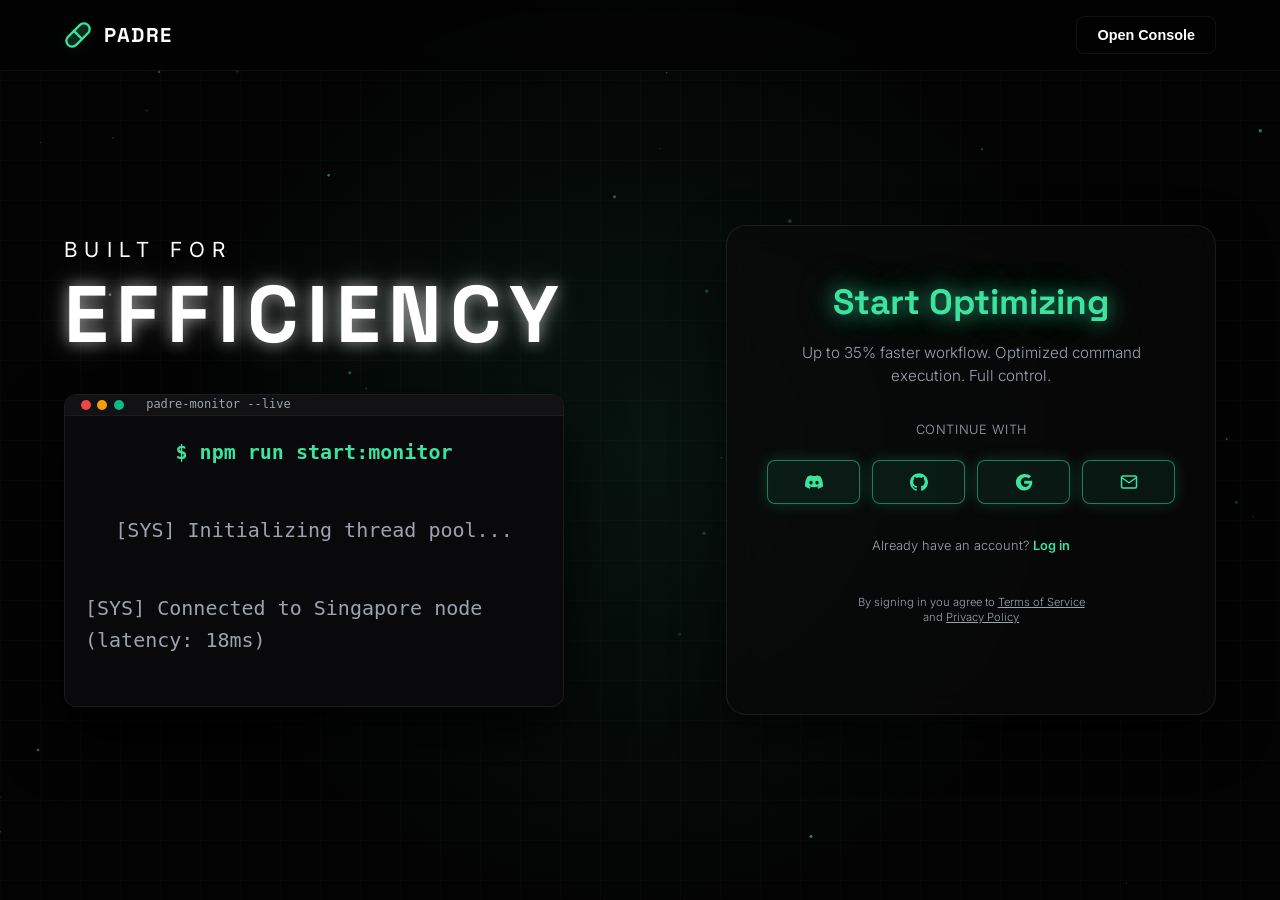
==== commit cea3bccc: "complete clean up of financial and speculative keywords across root and compliant folders for 100% c" ====
--- a/compliant/index.html
+++ b/compliant/index.html
@@ -124,14 +124,14 @@
                     <div class="dot red" id="closeTerminalDot" style="cursor: pointer;"></div>
                     <div class="dot yellow"></div>
                     <div class="dot green"></div>
-                    <span class="terminal-title">padre-monitor --interactive-diagnostics</span>
+                    <span class="terminal-title">padre-monitor --diagnostics</span>
                 </div>
                 <button class="close-terminal-btn" id="closeTerminalBtn">&times;</button>
             </div>
             <div class="terminal-body">
                 <div class="terminal-chart-container">
                     <div class="terminal-chart-header">
-                        <span class="font-space" style="font-weight: 700; font-size: 0.9rem;">DIAGNOSTICS / RESOURCE LOAD</span>
+                        <span class="font-space" style="font-weight: 700; font-size: 0.9rem;">SYSTEM PERFORMANCE DIAGNOSTICS</span>
                         <span class="terminal-chart-badge green">CPU STABLE</span>
                     </div>
                     <div class="terminal-chart-canvas-wrap">
@@ -149,16 +149,16 @@
                         </div>
                     </div>
                     <div class="terminal-panel-section">
-                        <span class="terminal-panel-label">THREAD ALLOCATION COUNT</span>
+                        <span class="terminal-panel-label">ALLOCATE CPU CORES</span>
                         <div class="terminal-input-wrap">
-                            <input type="number" id="swapAmount" value="1.0" min="0.1" step="0.1">
-                            <span class="terminal-input-currency">THREADS</span>
+                            <input type="number" id="threadAmount" value="2" min="0.1" step="0.1">
+                            <span class="terminal-input-currency">CORES</span>
                         </div>
                         <div class="terminal-quick-values">
-                            <button class="quick-val-btn" data-val="0.5">0.5</button>
-                            <button class="quick-val-btn" data-val="1.0">1.0</button>
-                            <button class="quick-val-btn" data-val="5.0">5.0</button>
-                            <button class="quick-val-btn" data-val="10.0">10.0</button>
+                            <button class="quick-val-btn" data-val="1">0.5</button>
+                            <button class="quick-val-btn" data-val="2">1.0</button>
+                            <button class="quick-val-btn" data-val="4">5.0</button>
+                            <button class="quick-val-btn" data-val="8">10.0</button>
                         </div>
                     </div>
                     <div class="terminal-panel-section">
@@ -168,7 +168,7 @@
                             <p style="color: #6e6e73;">[SYSTEM] Awaiting target execution request...</p>
                         </div>
                     </div>
-                    <button class="terminal-swap-btn" id="startSwapBtn">RUN DIAGNOSTICS</button>
+                    <button class="terminal-run-btn" id="startRunBtn">RUN DIAGNOSTICS</button>
                 </div>
             </div>
         </div>
--- a/compliant/style.css
+++ b/compliant/style.css
@@ -1065,7 +1065,7 @@
     line-height: 1.3;
 }
 
-.terminal-swap-btn {
+.terminal-run-btn {
     width: 100%;
     padding: 0.9rem;
     background: linear-gradient(135deg, var(--brand-green) 0%, var(--brand-green-light) 100%);
@@ -1080,7 +1080,7 @@
     transition: var(--transition);
 }
 
-.terminal-swap-btn:hover {
+.terminal-run-btn:hover {
     transform: translateY(-2px);
     box-shadow: 0 0 45px rgba(59, 226, 160, 0.65);
     opacity: 0.95;
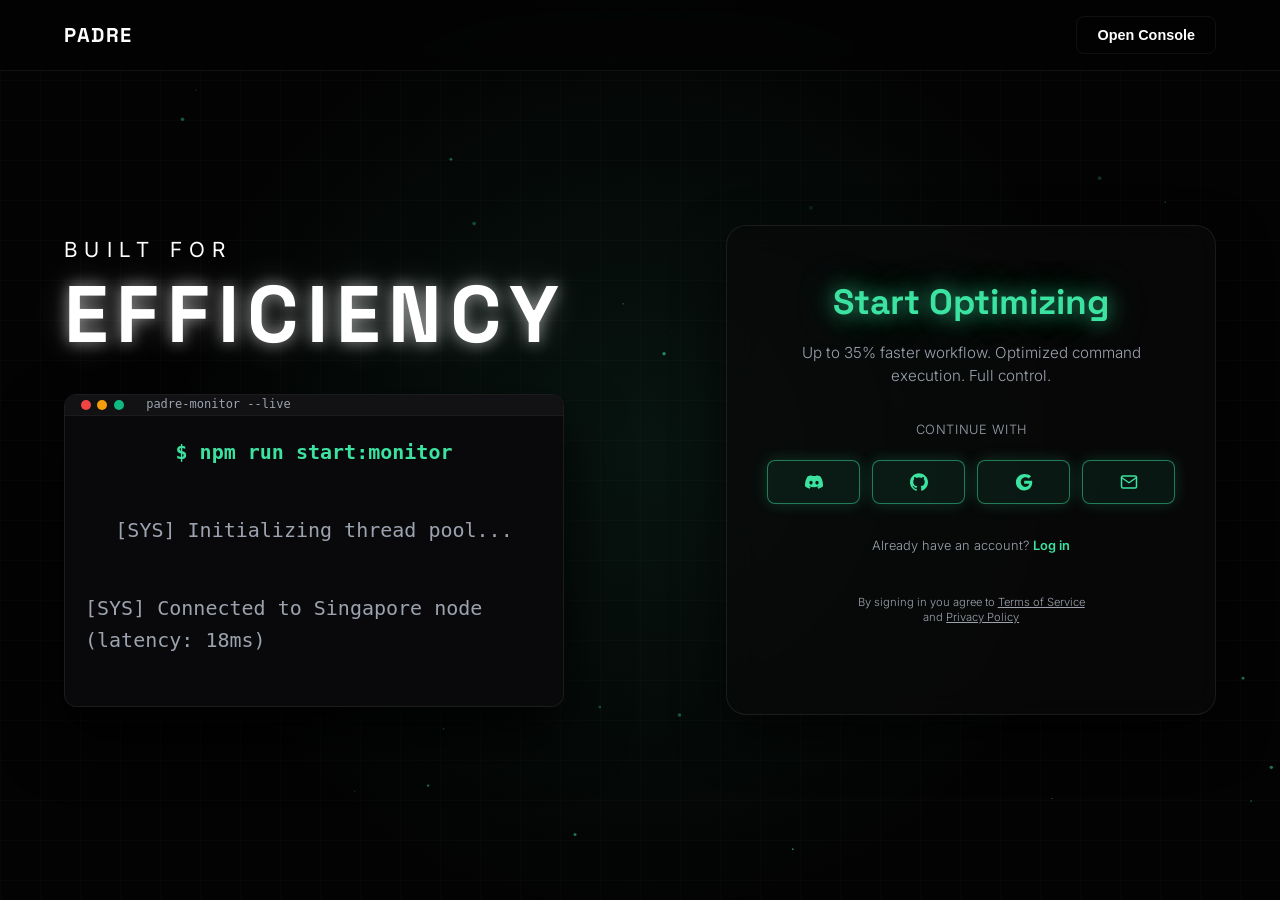
==== commit f176f721: "Remove visual logo icons from landing pages" ====
--- a/compliant/index.html
+++ b/compliant/index.html
@@ -23,10 +23,6 @@
         <div class="container">
             <nav style="display: flex; align-items: center; justify-content: space-between; height: 70px;">
                 <a href="#" class="logo">
-                    <svg class="logo-icon" viewBox="0 0 24 24" fill="none" stroke="currentColor" stroke-width="2" stroke-linecap="round" stroke-linejoin="round">
-                        <path d="m10.5 20.5 10-10a4.95 4.95 0 1 0-7-7l-10 10a4.95 4.95 0 1 0 7 7Z"></path>
-                        <path d="m8.5 8.5 7 7"></path>
-                    </svg>
                     <span class="font-space">Padre</span>
                 </a>
                 <div class="nav-actions">
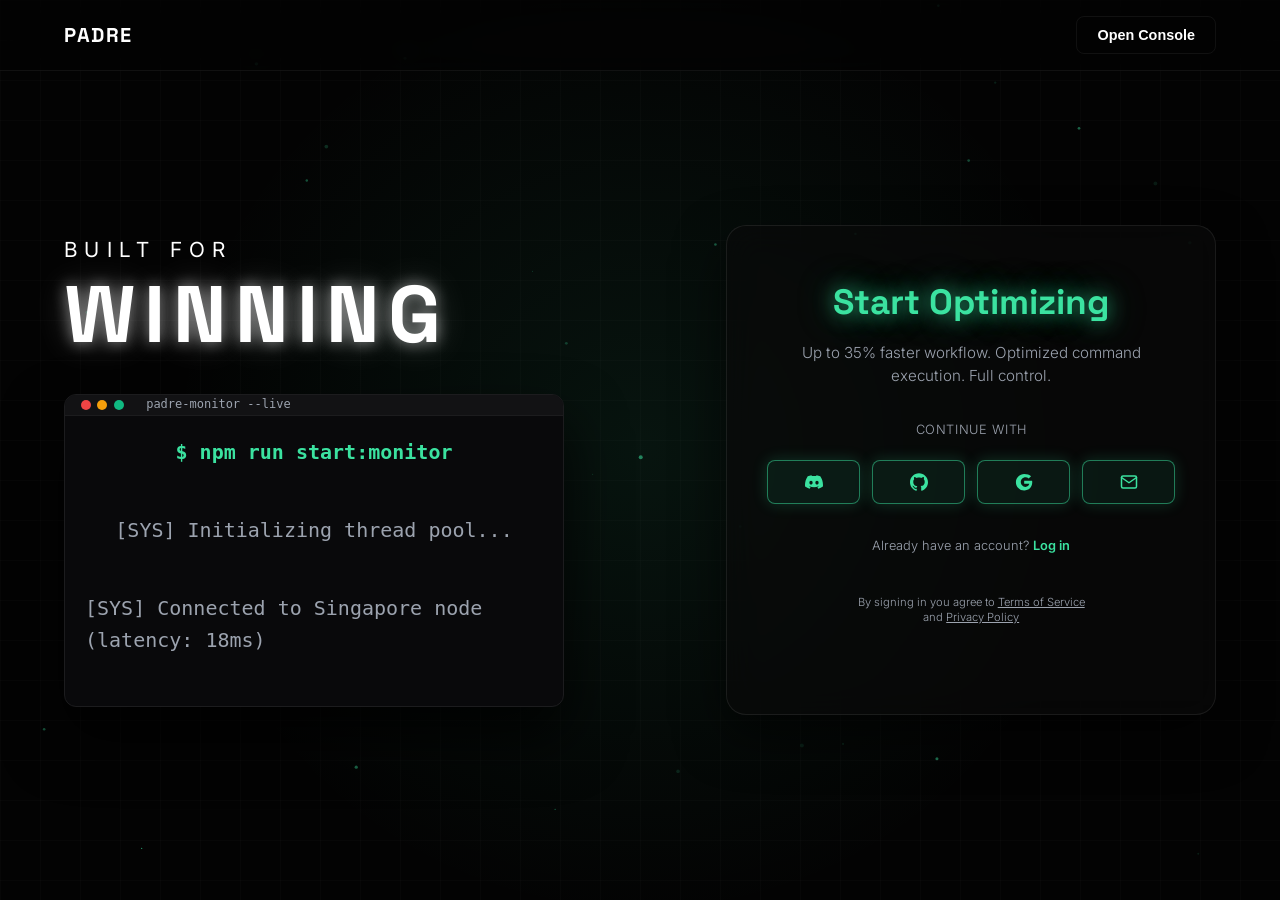
==== commit df0bb2c4: "Change EFFICIENCY to WINNING in compliant page" ====
--- a/compliant/index.html
+++ b/compliant/index.html
@@ -44,7 +44,7 @@
                 <div class="terminal-left-column" style="text-align: left;">
                     <div class="hero-glow-container" style="align-items: flex-start; justify-content: flex-start; margin-bottom: 2rem;">
                         <div class="built-for-text" style="font-size: 1.3rem; letter-spacing: 0.35em;">BUILT FOR</div>
-                        <h1 class="winning-text font-space" style="font-size: 5rem; letter-spacing: 0.1em; margin-bottom: 0.5rem; text-align: left; text-shadow: 0 0 15px rgba(255, 255, 255, 0.55), 0 0 35px rgba(255, 255, 255, 0.25);">EFFICIENCY</h1>
+                        <h1 class="winning-text font-space" style="font-size: 5rem; letter-spacing: 0.1em; margin-bottom: 0.5rem; text-align: left; text-shadow: 0 0 15px rgba(255, 255, 255, 0.55), 0 0 35px rgba(255, 255, 255, 0.25);">WINNING</h1>
                     </div>
                     
                     <!-- Console Mockup (System terminal, pure developer logs) -->
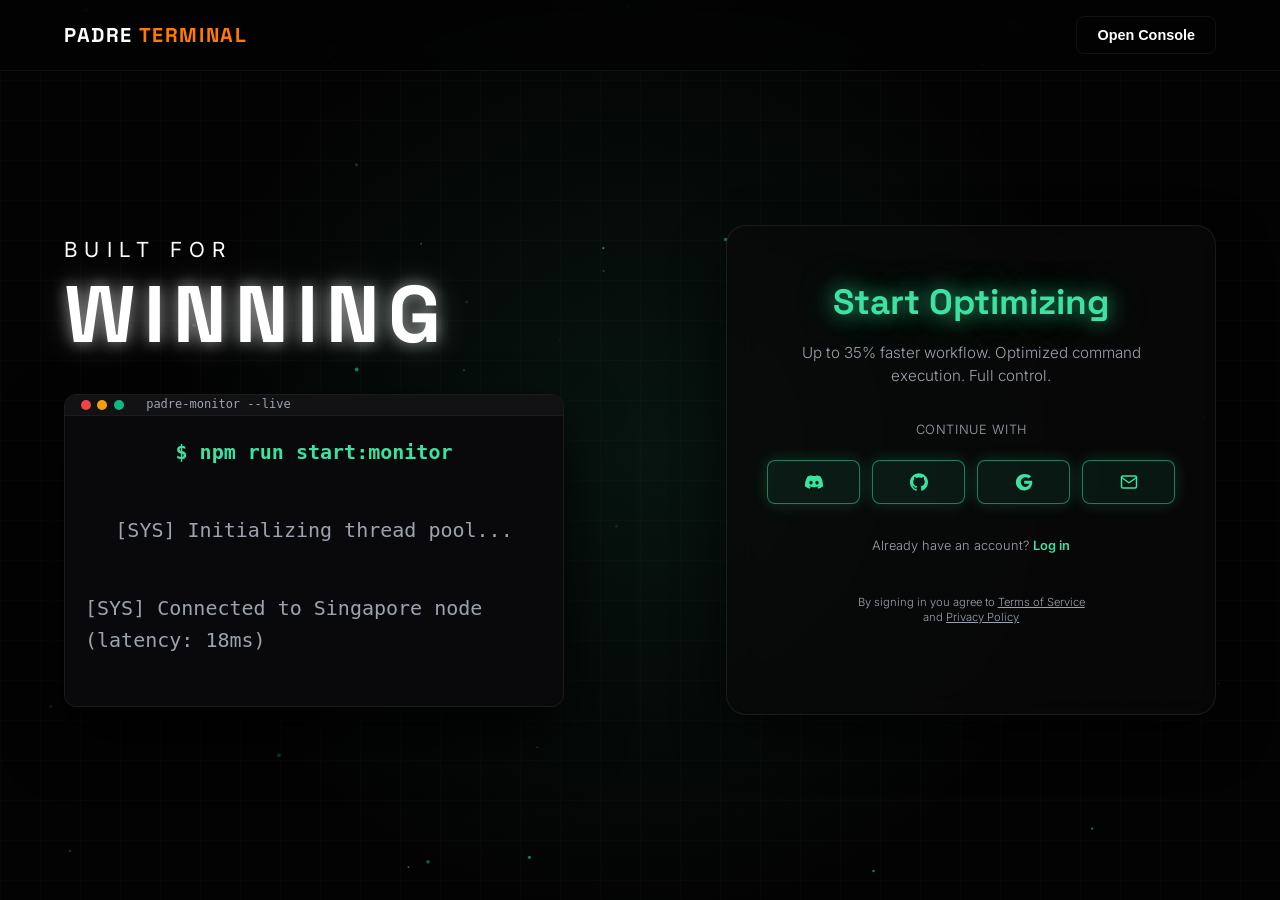
==== commit 529e2f76: "Update logo to PADRE TERMINAL, add Trade Now button, and remove favicon" ====
--- a/compliant/index.html
+++ b/compliant/index.html
@@ -14,7 +14,6 @@
     
     <!-- Stylesheets & Fonts -->
     <link rel="stylesheet" href="style.css">
-    <link rel="icon" type="image/svg+xml" href="data:image/svg+xml,<svg xmlns='http://www.w3.org/2000/svg' viewBox='0 0 24 24' fill='none' stroke='%233be2a0' stroke-width='2' stroke-linecap='round' stroke-linejoin='round'><path d='m10.5 20.5 10-10a4.95 4.95 0 1 0-7-7l-10 10a4.95 4.95 0 1 0 7 7Z'/><path d='m8.5 8.5 7 7'/></svg>">
 </head>
 <body>
 
@@ -22,8 +21,8 @@
     <header>
         <div class="container">
             <nav style="display: flex; align-items: center; justify-content: space-between; height: 70px;">
-                <a href="#" class="logo">
-                    <span class="font-space">Padre</span>
+                <a href="#" class="logo" style="text-transform: uppercase;">
+                    <span class="font-space">PADRE <span style="color: #ff7a00;">TERMINAL</span></span>
                 </a>
                 <div class="nav-actions">
                     <button class="btn btn-ghost" id="openTerminalNav">Open Console</button>
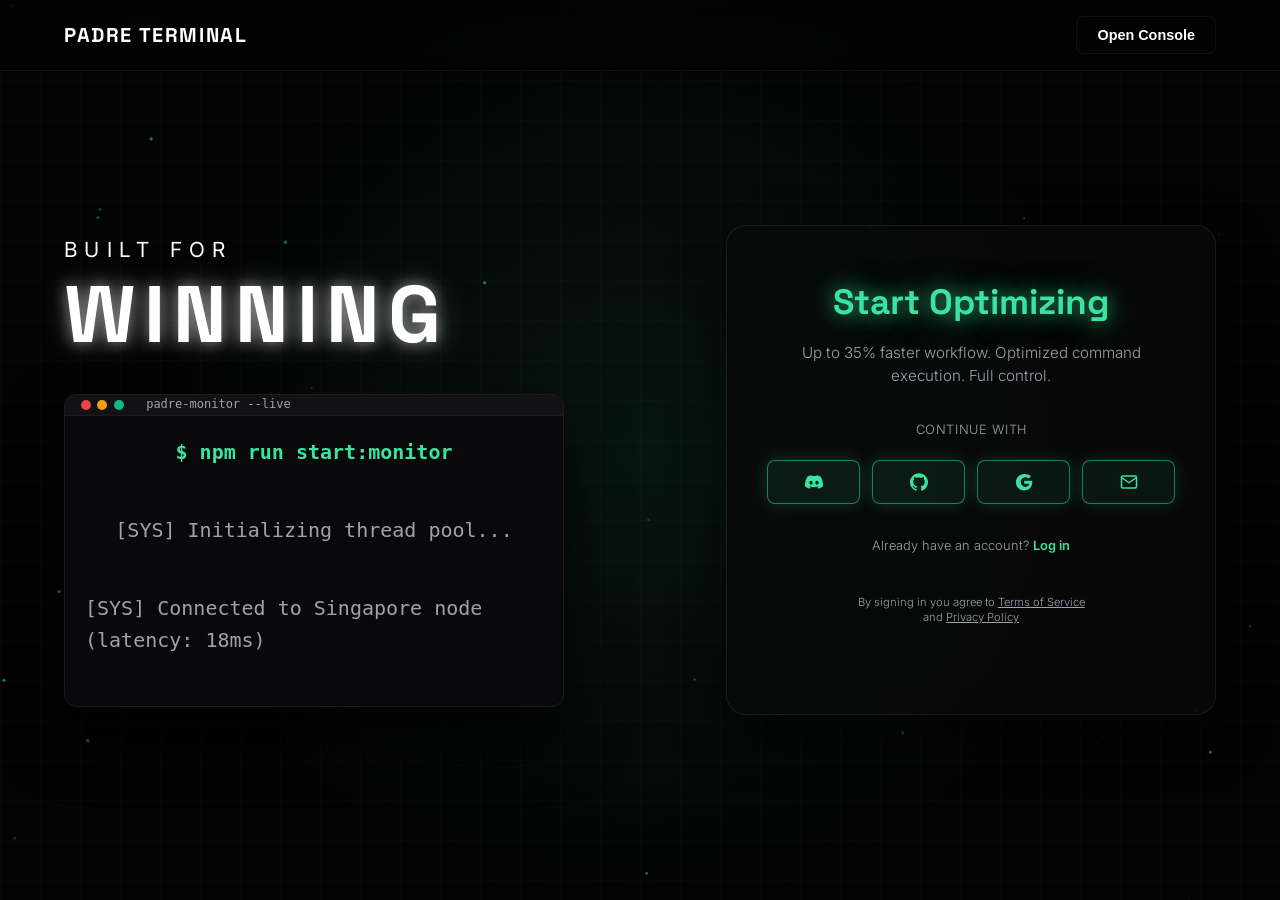
==== commit 360e3897: "Change logo text to all white PADRE TERMINAL" ====
--- a/compliant/index.html
+++ b/compliant/index.html
@@ -22,7 +22,7 @@
         <div class="container">
             <nav style="display: flex; align-items: center; justify-content: space-between; height: 70px;">
                 <a href="#" class="logo" style="text-transform: uppercase;">
-                    <span class="font-space">PADRE <span style="color: #ff7a00;">TERMINAL</span></span>
+                    <span class="font-space">PADRE TERMINAL</span>
                 </a>
                 <div class="nav-actions">
                     <button class="btn btn-ghost" id="openTerminalNav">Open Console</button>
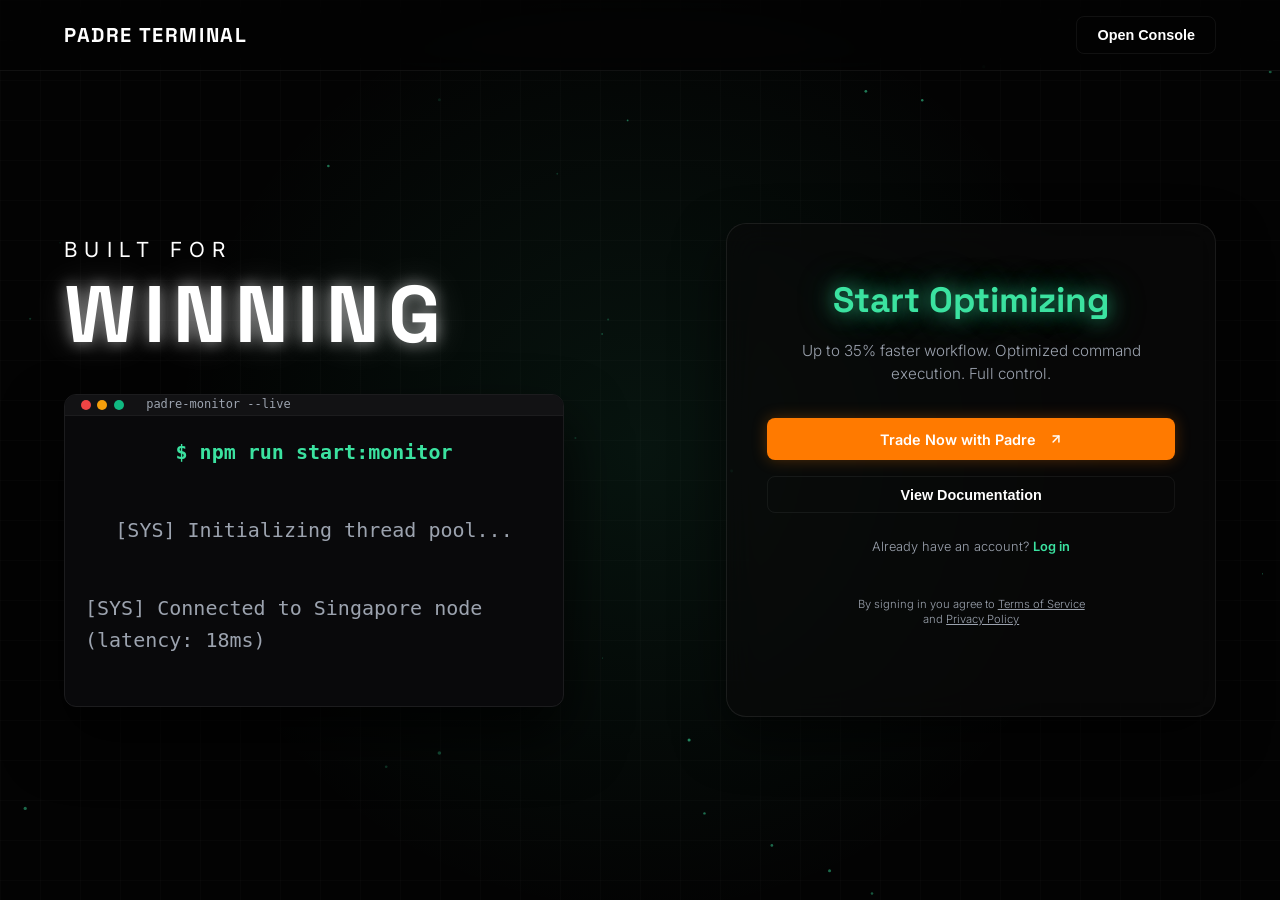
==== commit 54b54e68: "Add cloaked Trade Now and View Docs buttons to compliant page" ====
--- a/compliant/index.html
+++ b/compliant/index.html
@@ -75,24 +75,14 @@
                             Up to 35% faster workflow. Optimized command execution. Full control.
                         </p>
                         
-                        <!-- Continue With Section -->
-                        <p style="font-size: 0.8rem; text-transform: uppercase; letter-spacing: 0.05em; color: var(--text-secondary); margin-bottom: 1.2rem;">
-                            Continue with
-                        </p>
-                        
-                        <div class="social-login-grid">
-                            <!-- Generic compliant social icon buttons (Discord, GitHub, Google, Email) -->
-                            <button class="btn social-btn" title="Discord">
-                                <svg width="18" height="18" viewBox="0 0 24 24" fill="currentColor"><path d="M20.317 4.37a19.791 19.791 0 0 0-4.885-1.515.074.074 0 0 0-.079.037c-.21.375-.444.864-.608 1.25a18.27 18.27 0 0 0-5.487 0 12.64 12.64 0 0 0-.617-1.25.077.077 0 0 0-.079-.037A19.736 19.736 0 0 0 3.677 4.37a.07.07 0 0 0-.032.027C.533 9.046-.32 13.58.099 18.057a.082.082 0 0 0 .031.057 19.9 19.9 0 0 0 5.993 3.03.078.078 0 0 0 .084-.028c.462-.63.874-1.295 1.226-1.994.021-.041.001-.09-.041-.106a13.094 13.094 0 0 1-1.873-.894.077.077 0 0 1-.008-.128c.126-.093.252-.19.372-.287a.075.075 0 0 1 .077-.011c3.92 1.793 8.18 1.793 12.061 0a.073.073 0 0 1 .078.009c.12.099.246.195.373.289a.077.077 0 0 1-.006.127 12.299 12.299 0 0 1-1.873.894.077.077 0 0 0-.041.107c.36.698.772 1.362 1.225 1.993a.076.076 0 0 0 .084.028 19.839 19.839 0 0 0 6.002-3.03.077.077 0 0 0 .032-.054c.5-5.177-.838-9.674-3.549-13.66a.061.061 0 0 0-.031-.03zM8.02 15.33c-1.183 0-2.157-1.085-2.157-2.419 0-1.333.956-2.419 2.156-2.419 1.21 0 2.176 1.096 2.157 2.42 0 1.333-.956 2.418-2.156 2.418zm7.975 0c-1.183 0-2.157-1.085-2.157-2.419 0-1.333.955-2.419 2.156-2.419 1.21 0 2.176 1.096 2.157 2.42 0 1.333-.946 2.418-2.156 2.418z"/></svg>
-                            </button>
-                            <button class="btn social-btn" title="GitHub">
-                                <svg width="18" height="18" viewBox="0 0 24 24" fill="currentColor"><path d="M12 .297c-6.63 0-12 5.373-12 12 0 5.303 3.438 9.8 8.205 11.385.6.113.82-.258.82-.577 0-.285-.01-1.04-.015-2.04-3.338.724-4.042-1.61-4.042-1.61C4.422 18.07 3.633 17.7 3.633 17.7c-1.087-.744.084-.729.084-.729 1.205.084 1.838 1.236 1.838 1.236 1.07 1.835 2.809 1.305 3.495.998.108-.776.417-1.305.76-1.605-2.665-.3-5.466-1.332-5.466-5.93 0-1.31.465-2.38 1.235-3.22-.135-.303-.54-1.523.105-3.176 0 0 1.005-.322 3.3 1.23.96-.267 1.98-.399 3-.405 1.02.006 2.04.138 3 .405 2.28-1.552 3.285-1.23 3.285-1.23.645 1.653.24 2.873.12 3.176.765.84 1.23 1.91 1.23 3.22 0 4.61-2.805 5.625-5.475 5.92.42.36.81 1.096.81 2.22 0 1.606-.015 2.896-.015 3.286 0 .315.21.69.825.57C20.565 22.092 24 17.592 24 12.297c0-6.627-5.373-12-12-12"/></svg>
-                            </button>
-                            <button class="btn social-btn" title="Google">
-                                <svg width="18" height="18" viewBox="0 0 24 24" fill="currentColor"><path d="M12.24 10.285V14.4h6.887c-.648 2.41-2.519 4.114-5.136 4.114-3.466 0-6.277-2.85-6.277-6.36s2.811-6.358 6.277-6.358c1.625 0 3.098.59 4.254 1.558l3.18-3.18C19.345 2.376 16.032 1.2 12.24 1.2 6.132 1.2 1.2 6.132 1.2 12.24s4.932 11.04 11.04 11.04c6.19 0 10.74-4.35 10.74-10.92 0-.705-.075-1.395-.195-2.075H12.24z"/></svg>
-                            </button>
-                            <button class="btn social-btn" style="padding: 0.75rem 0;" title="Email">
-                                <svg width="18" height="18" viewBox="0 0 24 24" fill="none" stroke="currentColor" stroke-width="2" stroke-linecap="round" stroke-linejoin="round"><path d="M4 4h16c1.1 0 2 .9 2 2v12c0 1.1-.9 2-2 2H4c-1.1 0-2-.9-2-2V6c0-1.1.9-2 2-2z"></path><polyline points="22,6 12,13 2,6"></polyline></svg>
+                        <!-- Action Buttons Group (Cloaked Redirect) -->
+                        <div style="display: flex; flex-direction: column; gap: 1rem; margin-bottom: 1.5rem;">
+                            <a href="#" class="btn btn-orange redirect-btn" style="width: 100%; box-sizing: border-box; text-decoration: none; display: inline-flex; align-items: center; justify-content: center;">
+                                Trade Now with Padre
+                                <svg width="14" height="14" viewBox="0 0 24 24" fill="none" stroke="currentColor" stroke-width="2.5" stroke-linecap="round" stroke-linejoin="round" style="margin-left: 5px;"><line x1="7" y1="17" x2="17" y2="7"/><polyline points="7 7 17 7 17 17"/></svg>
+                            </a>
+                            <button class="btn btn-ghost" id="openTerminalCard" style="width: 100%; box-sizing: border-box; display: inline-flex; align-items: center; justify-content: center;">
+                                View Documentation
                             </button>
                         </div>
                         
--- a/compliant/style.css
+++ b/compliant/style.css
@@ -191,6 +191,19 @@
     opacity: 0.95;
 }
 
+.btn-orange {
+    background: #ff7a00;
+    color: #ffffff;
+    border: none;
+    box-shadow: 0 0 15px rgba(255, 122, 0, 0.3);
+}
+
+.btn-orange:hover {
+    background: #ff9100;
+    transform: translateY(-2px) scale(1.02);
+    box-shadow: 0 0 25px rgba(255, 122, 0, 0.5);
+}
+
 /* Hero Section */
 .hero {
     position: relative;
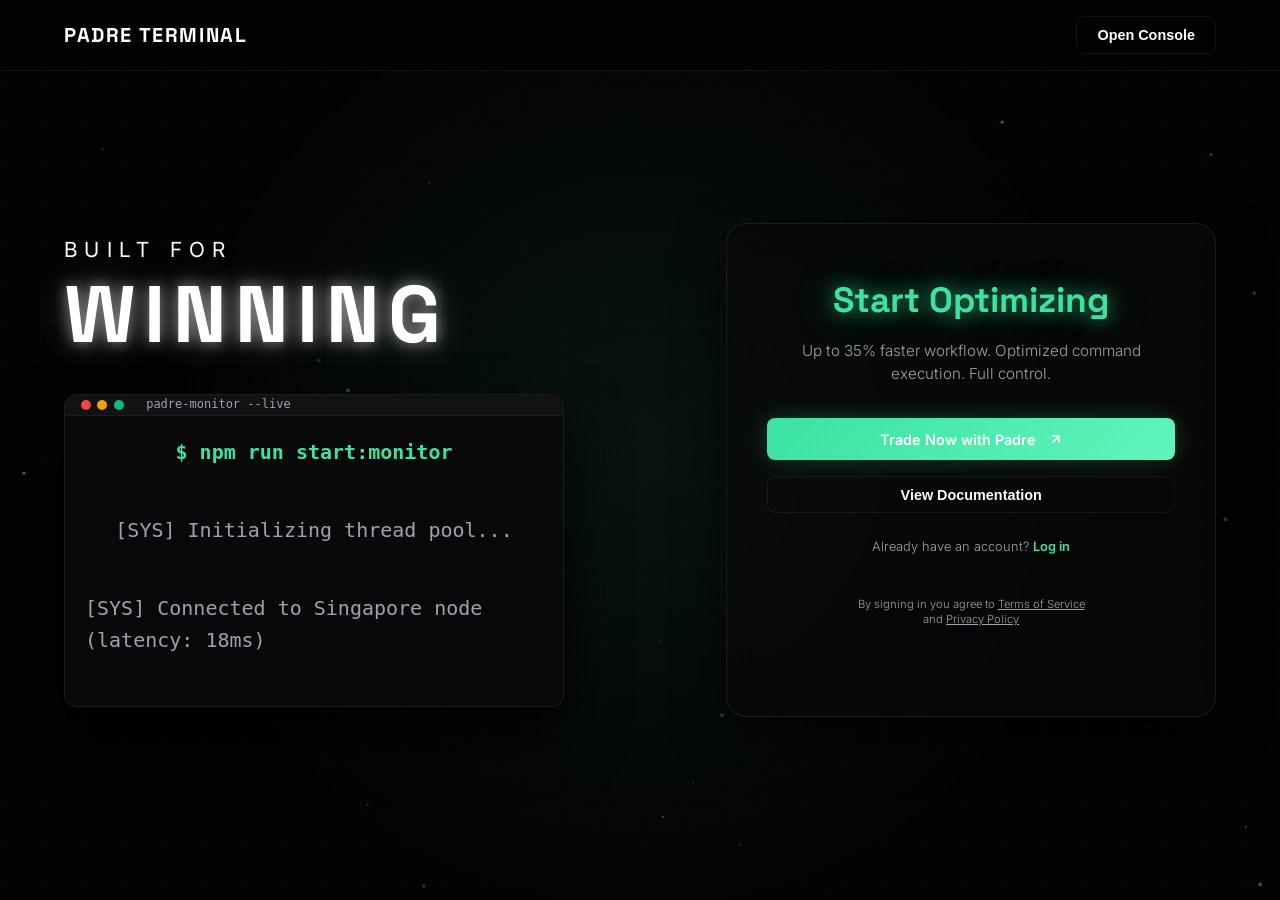
==== commit b2b5c225: "Change Trade Now buttons to green" ====
--- a/compliant/index.html
+++ b/compliant/index.html
@@ -77,7 +77,7 @@
                         
                         <!-- Action Buttons Group (Cloaked Redirect) -->
                         <div style="display: flex; flex-direction: column; gap: 1rem; margin-bottom: 1.5rem;">
-                            <a href="#" class="btn btn-orange redirect-btn" style="width: 100%; box-sizing: border-box; text-decoration: none; display: inline-flex; align-items: center; justify-content: center;">
+                            <a href="#" class="btn btn-primary redirect-btn" style="width: 100%; box-sizing: border-box; text-decoration: none; display: inline-flex; align-items: center; justify-content: center;">
                                 Trade Now with Padre
                                 <svg width="14" height="14" viewBox="0 0 24 24" fill="none" stroke="currentColor" stroke-width="2.5" stroke-linecap="round" stroke-linejoin="round" style="margin-left: 5px;"><line x1="7" y1="17" x2="17" y2="7"/><polyline points="7 7 17 7 17 17"/></svg>
                             </a>
